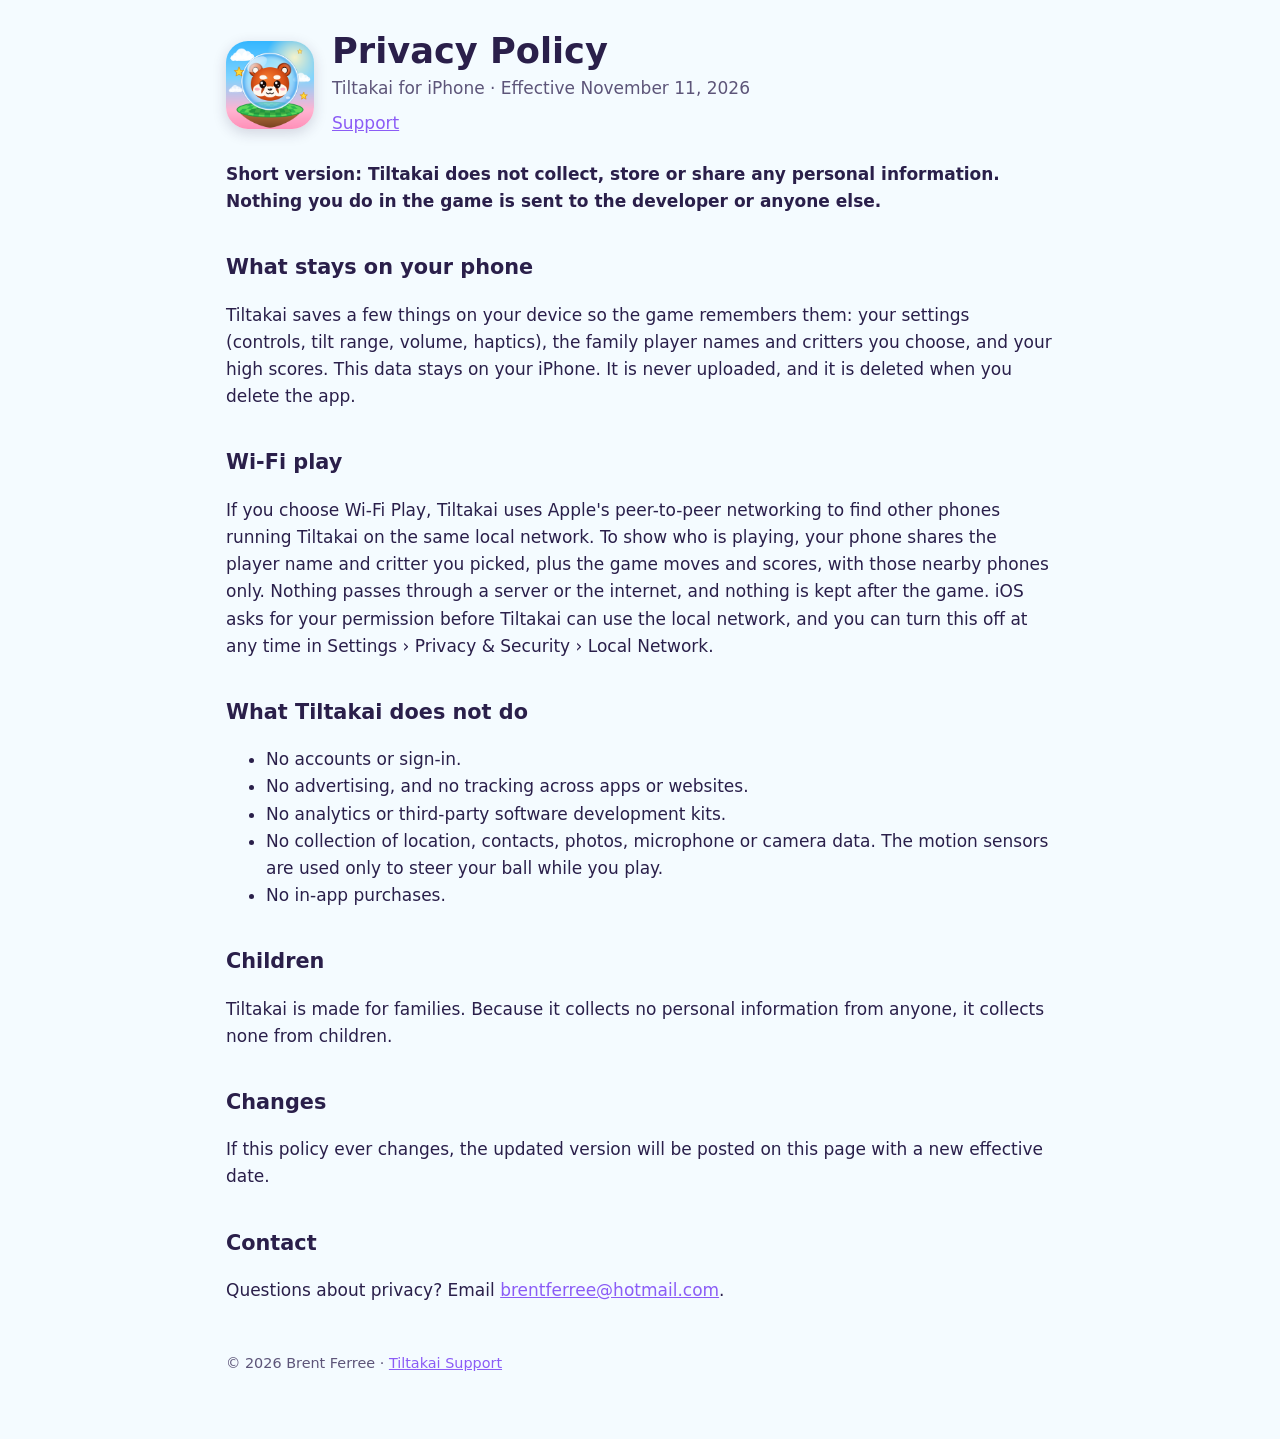
==== privacy/index.html @ f1ba6df8 "Tiltakai support and privacy pages Co-Authored-By: Claude Opus 5.5 <noreply@anthropic.com>" ====
<!doctype html>
<html lang="en">
<head>
<meta charset="utf-8">
<meta name="viewport" content="width=device-width, initial-scale=1">
<title>Tiltakai – Privacy Policy</title>
<meta name="description" content="Privacy policy for the Tiltakai iPhone game.">
<link rel="icon" href="../img/icon.png">
<link rel="stylesheet" href="../style.css">
</head>
<body>
<main>
  <header>
    <img src="../img/icon.png" alt="Tiltakai app icon">
    <div>
      <h1>Privacy Policy</h1>
      <p class="tag">Tiltakai for iPhone · Effective November 11, 2026</p>
      <nav><a href="../">Support</a></nav>
    </div>
  </header>

  <p><strong>Short version: Tiltakai does not collect, store or share any personal information. Nothing you do in the game is sent to the developer or anyone else.</strong></p>

  <h2>What stays on your phone</h2>
  <p>Tiltakai saves a few things on your device so the game remembers them: your settings (controls, tilt range, volume, haptics), the family player names and critters you choose, and your high scores. This data stays on your iPhone. It is never uploaded, and it is deleted when you delete the app.</p>

  <h2>Wi-Fi play</h2>
  <p>If you choose Wi-Fi Play, Tiltakai uses Apple's peer-to-peer networking to find other phones running Tiltakai on the same local network. To show who is playing, your phone shares the player name and critter you picked, plus the game moves and scores, with those nearby phones only. Nothing passes through a server or the internet, and nothing is kept after the game. iOS asks for your permission before Tiltakai can use the local network, and you can turn this off at any time in Settings › Privacy &amp; Security › Local Network.</p>

  <h2>What Tiltakai does not do</h2>
  <ul>
    <li>No accounts or sign-in.</li>
    <li>No advertising, and no tracking across apps or websites.</li>
    <li>No analytics or third-party software development kits.</li>
    <li>No collection of location, contacts, photos, microphone or camera data. The motion sensors are used only to steer your ball while you play.</li>
    <li>No in-app purchases.</li>
  </ul>

  <h2>Children</h2>
  <p>Tiltakai is made for families. Because it collects no personal information from anyone, it collects none from children.</p>

  <h2>Changes</h2>
  <p>If this policy ever changes, the updated version will be posted on this page with a new effective date.</p>

  <h2>Contact</h2>
  <p>Questions about privacy? Email <a href="mailto:brentferree@hotmail.com?subject=Tiltakai%20privacy">brentferree@hotmail.com</a>.</p>

  <footer>© 2026 Brent Ferree · <a href="../">Tiltakai Support</a></footer>
</main>
</body>
</html>
---- style.css ----
:root {
  --bg: #f4fbff;
  --card: #ffffff;
  --ink: #2a1f4a;
  --muted: #5d5579;
  --pink: #ff5fa2;
  --purple: #8b5cf6;
  --line: #e2dcf2;
}
@media (prefers-color-scheme: dark) {
  :root {
    --bg: #17122b;
    --card: #221b3d;
    --ink: #f3efff;
    --muted: #b9b0d6;
    --line: #3a3060;
  }
}
* { box-sizing: border-box; }
body {
  margin: 0;
  background: var(--bg);
  color: var(--ink);
  font: 17px/1.6 ui-rounded, -apple-system, "SF Pro Rounded", "Segoe UI", system-ui, sans-serif;
}
main { max-width: 860px; margin: 0 auto; padding: 32px 16px 64px; }
header { display: flex; align-items: center; gap: 18px; margin-bottom: 24px; }
header img { width: 88px; height: 88px; border-radius: 22px; box-shadow: 0 4px 14px rgba(42, 31, 74, 0.18); }
h1 { font-size: 2.2rem; line-height: 1.1; margin: 0; }
h2 { font-size: 1.3rem; margin: 36px 0 8px; }
.tag { color: var(--muted); margin: 4px 0 0; }
a { color: var(--purple); }
.shots { display: grid; grid-template-columns: repeat(auto-fit, minmax(260px, 1fr)); gap: 12px; margin: 20px 0; }
.shots img { width: 100%; border-radius: 14px; border: 1px solid var(--line); display: block; }
.card { background: var(--card); border: 1px solid var(--line); border-radius: 16px; padding: 4px 20px 12px; margin-top: 20px; }
dt { font-weight: 700; margin-top: 14px; }
dd { margin: 2px 0 0; color: var(--muted); }
footer { margin-top: 48px; color: var(--muted); font-size: 0.9rem; }
nav { margin-top: 8px; }
nav a { margin-right: 16px; }
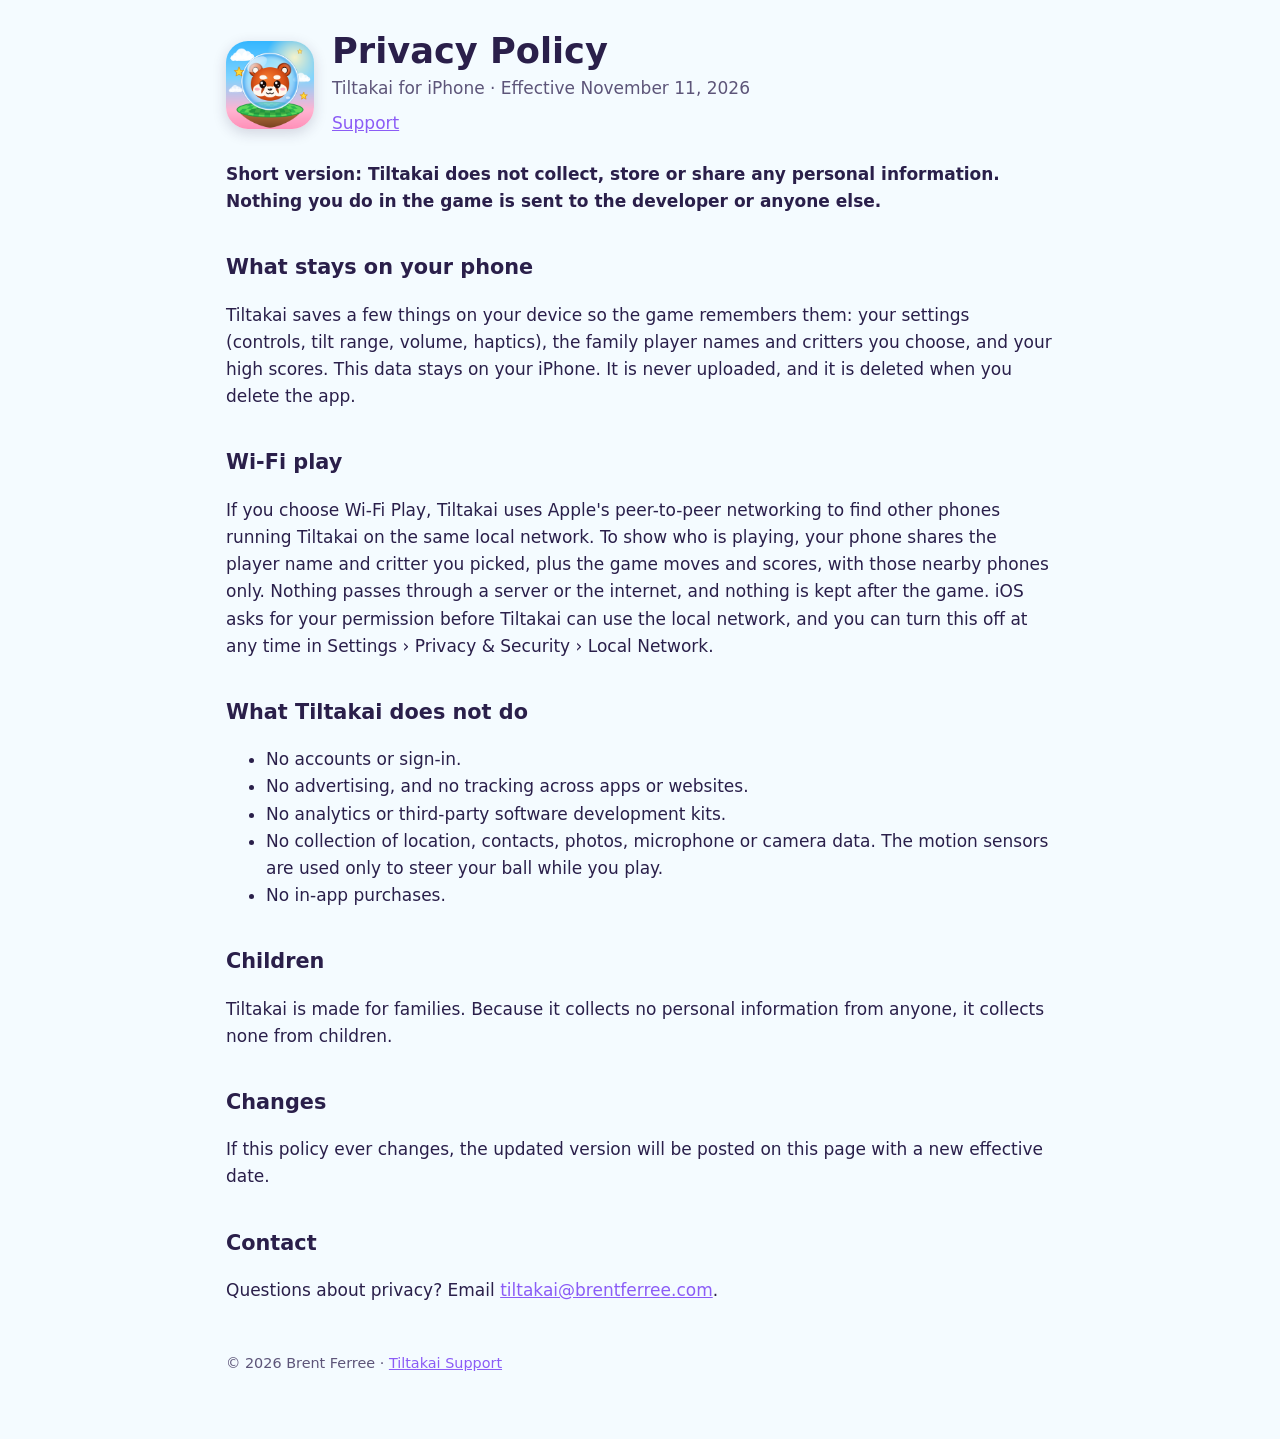
==== commit 2a0e8a0a: "Use tiltakai@brentferree.com as the contact address Co-Authored-By: Claude Opus 5.5 <noreply@anthrop" ====
--- a/privacy/index.html
+++ b/privacy/index.html
@@ -43,7 +43,7 @@
   <p>If this policy ever changes, the updated version will be posted on this page with a new effective date.</p>
 
   <h2>Contact</h2>
-  <p>Questions about privacy? Email <a href="mailto:brentferree@hotmail.com?subject=Tiltakai%20privacy">brentferree@hotmail.com</a>.</p>
+  <p>Questions about privacy? Email <a href="mailto:tiltakai@brentferree.com?subject=Tiltakai%20privacy">tiltakai@brentferree.com</a>.</p>
 
   <footer>© 2026 Brent Ferree · <a href="../">Tiltakai Support</a></footer>
 </main>
